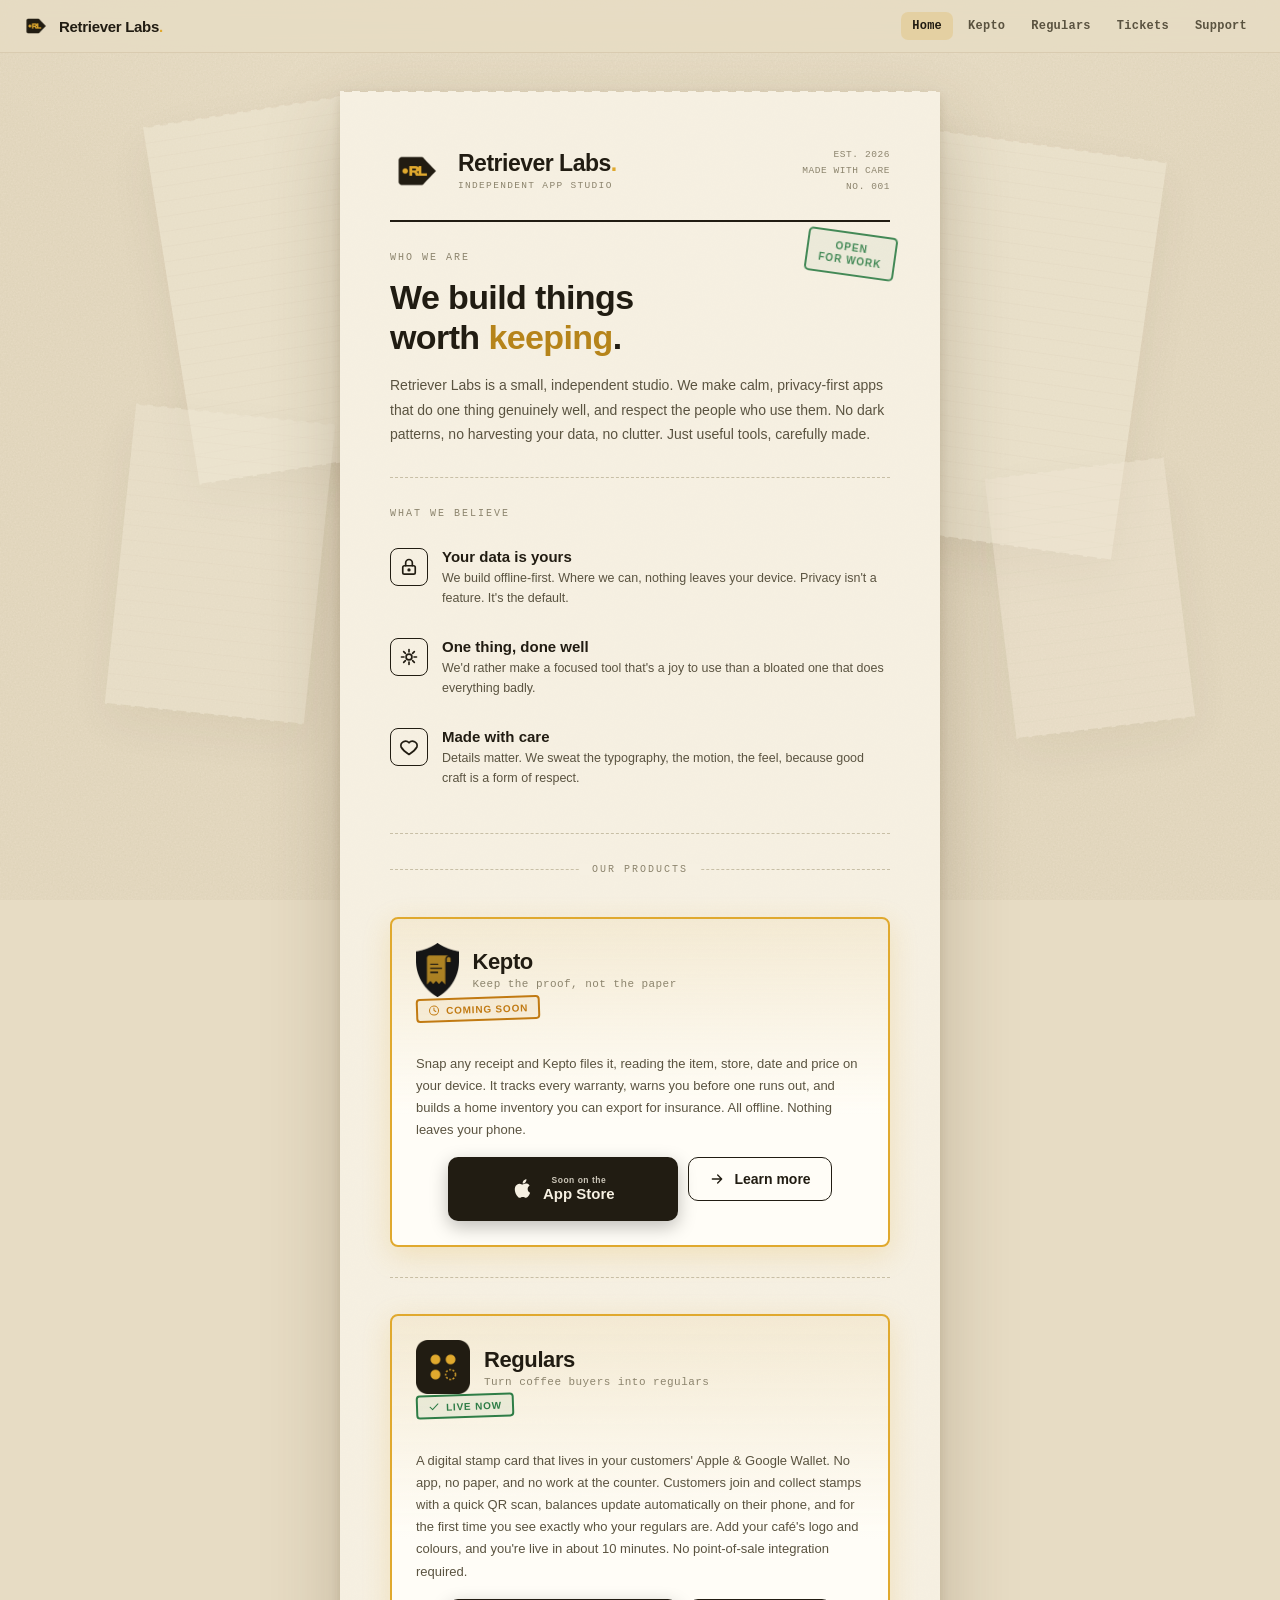
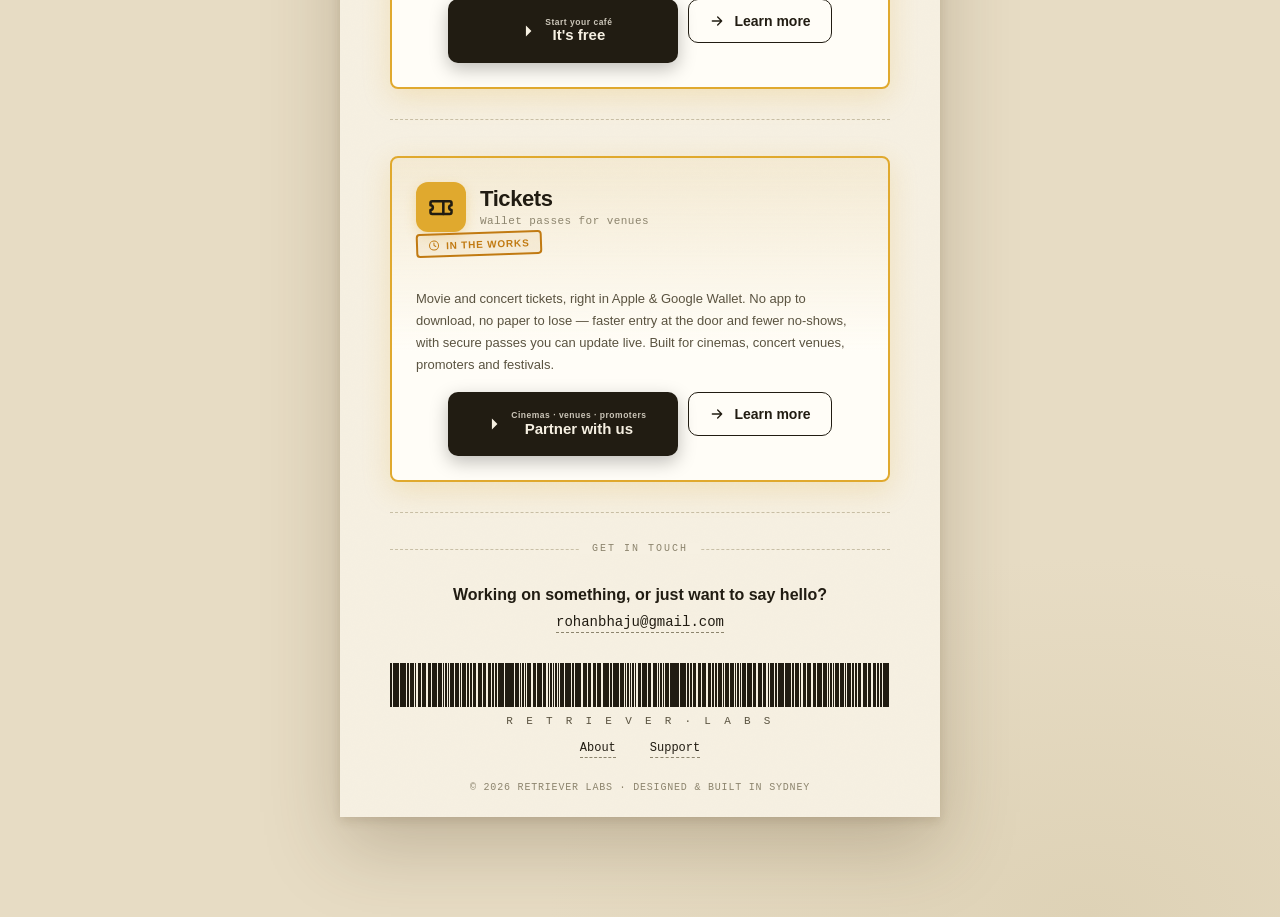
==== index.html @ 66c2ca52 "Redesign logo (wordmark + RL tag mark), add Tickets to nav & home, move About to its own page - New " ====
<!DOCTYPE html>
<html lang="en">
<head>
<meta charset="UTF-8">
<meta name="viewport" content="width=device-width, initial-scale=1.0">
<title>Retriever Labs · We build things worth keeping</title>
<meta name="description" content="Retriever Labs is an independent studio building privacy-first, beautifully made apps. Makers of Kepto.">
<link rel="icon" type="image/png" href="img/logo.png">
<link rel="stylesheet" href="css/base.css">
<link rel="stylesheet" href="css/studio.css">
</head>
<body>

<div class="topbar">
  <a class="tb-home" href="index.html">
    <img class="tb-logo" src="img/logo.png" alt="Retriever Labs">
    <span class="tb-name">Retriever Labs<span style="color:var(--amber)">.</span></span>
  </a>
  <nav class="tb-nav">
    <a href="index.html" class="active">Home</a>
    <a href="kepto.html">Kepto</a>
    <a href="https://theregulars.com.au" target="_blank" rel="noopener">Regulars</a>
    <a href="tickets/">Tickets</a>
    <a href="support.html">Support</a>
  </nav>
</div>

<div class="bg-slip s1"></div>
<div class="bg-slip s2"></div>
<div class="bg-slip s3"></div>
<div class="bg-slip s4"></div>

<div class="sheet">
  <div class="sheet-top"></div>

  <!-- LETTERHEAD -->
  <div class="lh">
    <div class="lh-brand">
      <img class="lh-logo" src="img/logo.png" alt="Retriever Labs">
      <div>
        <div class="lh-name">Retriever Labs<span style="color:var(--amber)">.</span></div>
        <div class="lh-sub">Independent App Studio</div>
      </div>
    </div>
    <div class="lh-meta">EST. 2026<br>MADE WITH CARE<br>NO. 001</div>
  </div>

  <div class="stamp-corner">Open<br>for work</div>

  <!-- MANIFESTO -->
  <div class="block">
    <div class="eyebrow">Who we are</div>
    <div class="headline">We build things<br>worth <span class="hl">keeping</span>.</div>
    <div class="para">Retriever Labs is a small, independent studio. We make calm, privacy-first apps that do one thing genuinely well, and respect the people who use them. No dark patterns, no harvesting your data, no clutter. Just useful tools, carefully made.</div>
  </div>

  <!-- PRINCIPLES -->
  <div class="block">
    <div class="eyebrow">What we believe</div>
    <div class="principle reveal">
      <div class="p-ic"><svg class="ic" viewBox="0 0 24 24"><rect x="4.5" y="10.5" width="15" height="10" rx="2"/><path d="M8 10.5V7a4 4 0 0 1 8 0v3.5"/><circle cx="12" cy="15.5" r="1"/></svg></div>
      <div class="p-body"><div class="p-title">Your data is yours</div><div class="p-desc">We build offline-first. Where we can, nothing leaves your device. Privacy isn't a feature. It's the default.</div></div>
    </div>
    <div class="principle reveal">
      <div class="p-ic"><svg class="ic" viewBox="0 0 24 24"><path d="M12 3v3M12 18v3M3 12h3M18 12h3M5.6 5.6l2.1 2.1M16.3 16.3l2.1 2.1M18.4 5.6l-2.1 2.1M7.7 16.3l-2.1 2.1"/><circle cx="12" cy="12" r="3.5"/></svg></div>
      <div class="p-body"><div class="p-title">One thing, done well</div><div class="p-desc">We'd rather make a focused tool that's a joy to use than a bloated one that does everything badly.</div></div>
    </div>
    <div class="principle reveal">
      <div class="p-ic"><svg class="ic" viewBox="0 0 24 24"><path d="M12 21s-7-4.5-9.5-9A5.5 5.5 0 0 1 12 7a5.5 5.5 0 0 1 9.5 5c-2.5 4.5-9.5 9-9.5 9z"/></svg></div>
      <div class="p-body"><div class="p-title">Made with care</div><div class="p-desc">Details matter. We sweat the typography, the motion, the feel, because good craft is a form of respect.</div></div>
    </div>
  </div>

  <div class="div-label"><span>Our products</span></div>

  <!-- KEPTO PRODUCT -->
  <div class="block">
    <div class="product featured">
      <div class="product-head">
        <img class="product-logo" src="img/kepto-logo.png" alt="Kepto">
        <div>
          <div class="product-name">Kepto</div>
          <div class="product-tag">Keep the proof, not the paper</div>
        </div>
      </div>
      <div class="product-status"><svg class="ic" viewBox="0 0 24 24"><circle cx="12" cy="12" r="9"/><path d="M12 7V12L15.5 14"/></svg>Coming soon</div>
      <div class="product-desc">Snap any receipt and Kepto files it, reading the item, store, date and price on your device. It tracks every warranty, warns you before one runs out, and builds a home inventory you can export for insurance. All offline. Nothing leaves your phone.</div>
      <div class="product-btns">
        <a class="btn btn-dark" href="#" onclick="return false;">
          <svg class="apple" viewBox="0 0 24 24"><path d="M17.05 12.04c-.03-2.6 2.12-3.85 2.22-3.91-1.21-1.77-3.09-2.01-3.76-2.04-1.6-.16-3.12.94-3.93.94-.81 0-2.06-.92-3.39-.89-1.74.03-3.35 1.01-4.25 2.57-1.81 3.14-.46 7.79 1.3 10.34.86 1.25 1.89 2.65 3.23 2.6 1.3-.05 1.79-.84 3.36-.84 1.57 0 2.01.84 3.39.81 1.4-.02 2.28-1.27 3.13-2.53.99-1.45 1.4-2.86 1.42-2.93-.03-.01-2.72-1.04-2.75-4.12zM14.7 4.5c.71-.86 1.19-2.06 1.06-3.25-1.02.04-2.26.68-3 1.54-.66.76-1.24 1.98-1.08 3.15 1.14.09 2.3-.58 3.02-1.44z"/></svg>
          <span><span class="b-small">Soon on the</span><span class="b-big">App Store</span></span>
        </a>
        <a class="btn btn-ghost" href="kepto.html"><svg class="ic" viewBox="0 0 24 24"><path d="M5 12h14M13 6l6 6-6 6"/></svg>Learn more</a>
      </div>
    </div>
  </div>

  <!-- REGULARS PRODUCT -->
  <div class="block">
    <div class="product featured">
      <div class="product-head">
        <img class="product-logo" src="img/regulars-logo.png" alt="Regulars">
        <div>
          <div class="product-name">Regulars</div>
          <div class="product-tag">Turn coffee buyers into regulars</div>
        </div>
      </div>
      <div class="product-status" style="color:var(--stamp-ok);border-color:var(--stamp-ok);background:rgba(46,125,70,0.07);"><svg class="ic" viewBox="0 0 24 24" style="stroke:var(--stamp-ok);"><path d="M20 6L9 17l-5-5"/></svg>Live now</div>
      <div class="product-desc">A digital stamp card that lives in your customers' Apple &amp; Google Wallet. No app, no paper, and no work at the counter. Customers join and collect stamps with a quick QR scan, balances update automatically on their phone, and for the first time you see exactly who your regulars are. Add your café's logo and colours, and you're live in about 10 minutes. No point-of-sale integration required.</div>
      <div class="product-btns">
        <a class="btn btn-dark" href="https://theregulars.com.au" target="_blank" rel="noopener">
          <svg class="ic" viewBox="0 0 24 24"><path d="M5 12h14M13 6l6 6-6 6"/></svg>
          <span><span class="b-small">Start your café</span><span class="b-big">It's free</span></span>
        </a>
        <a class="btn btn-ghost" href="https://theregulars.com.au" target="_blank" rel="noopener"><svg class="ic" viewBox="0 0 24 24"><path d="M5 12h14M13 6l6 6-6 6"/></svg>Learn more</a>
      </div>
    </div>
  </div>

  <!-- TICKETS PRODUCT -->
  <div class="block">
    <div class="product featured">
      <div class="product-head">
        <div class="product-mark"><svg class="ic" viewBox="0 0 24 24"><path d="M3 8.5A1.5 1.5 0 0 1 4.5 7h15A1.5 1.5 0 0 1 21 8.5v2a2 2 0 0 0 0 4v2A1.5 1.5 0 0 1 19.5 18h-15A1.5 1.5 0 0 1 3 16.5v-2a2 2 0 0 0 0-4Z"/><path d="M14 7v11"/></svg></div>
        <div>
          <div class="product-name">Tickets</div>
          <div class="product-tag">Wallet passes for venues</div>
        </div>
      </div>
      <div class="product-status"><svg class="ic" viewBox="0 0 24 24"><circle cx="12" cy="12" r="9"/><path d="M12 7V12L15.5 14"/></svg>In the works</div>
      <div class="product-desc">Movie and concert tickets, right in Apple &amp; Google Wallet. No app to download, no paper to lose — faster entry at the door and fewer no-shows, with secure passes you can update live. Built for cinemas, concert venues, promoters and festivals.</div>
      <div class="product-btns">
        <a class="btn btn-dark" href="tickets/#partner">
          <svg class="ic" viewBox="0 0 24 24"><path d="M5 12h14M13 6l6 6-6 6"/></svg>
          <span><span class="b-small">Cinemas · venues · promoters</span><span class="b-big">Partner with us</span></span>
        </a>
        <a class="btn btn-ghost" href="tickets/"><svg class="ic" viewBox="0 0 24 24"><path d="M5 12h14M13 6l6 6-6 6"/></svg>Learn more</a>
      </div>
    </div>
  </div>

  <!-- CONTACT -->
  <div class="div-label"><span>Get in touch</span></div>
  <div class="contact">
    <div class="contact-h">Working on something, or just want to say hello?</div>
    <a class="contact-mail" href="mailto:rohanbhaju@gmail.com">rohanbhaju@gmail.com</a>
  </div>

  <!-- BARCODE FOOTER -->
  <div class="barcode"></div>
  <div class="barcode-num">R E T R I E V E R · L A B S</div>
  <div class="foot-links" style="display:flex;justify-content:center;gap:18px;margin-top:14px;position:relative;z-index:1;font-family:var(--mono);font-size:12px;">
    <a href="about/" style="color:var(--ink);text-decoration:none;border-bottom:1.5px dashed var(--ink-3);padding-bottom:2px;">About</a>
    <a href="support.html" style="color:var(--ink);text-decoration:none;border-bottom:1.5px dashed var(--ink-3);padding-bottom:2px;">Support</a>
  </div>
  <div class="foot">© 2026 Retriever Labs · Designed &amp; built in Sydney</div>

  <div class="sheet-bottom"></div>
</div>

<script src="js/reveal.js"></script>
</body>
</html>
---- css/base.css ----
/* =========================================================
   Retriever Labs — base.css
   Shared across all pages: design tokens, reset, fonts,
   desk background, top bar, and paper/receipt mechanics.
   ========================================================= */

@import url('https://api.fontshare.com/v2/css?f[]=clash-display@500,600,700&f[]=general-sans@400,500,600&f[]=space-mono@400,700&display=swap');

/* ---- Reset ---- */
*,*::before,*::after{box-sizing:border-box;margin:0;padding:0;}

/* ---- Design tokens ---- */
:root{
  /* paper + ink */
  --paper:#F6F0E2;
  --paper-edge:#E2DAC4;
  --ink:#211C12;
  --ink-2:#5A5340;
  --ink-3:#8C846D;
  --dash:#C8BFA6;

  /* brand accent */
  --amber:#E0A92E;
  --amber-deep:#B6841A;

  /* status stamps */
  --stamp-ok:#2E7D46;
  --stamp-warn:#C17A12;
  --stamp-danger:#BC3B36;

  /* desk */
  --light-desk:#E7DCC4;

  /* type */
  --font-display:'Clash Display',sans-serif;
  --font-body:'General Sans',-apple-system,sans-serif;
  --mono:'Space Mono','Courier New',monospace;

  /* spacing scale */
  --s1:4px; --s2:8px; --s3:12px; --s4:16px; --s5:24px; --s6:32px; --s7:48px;
}

/* ---- Base page ---- */
html{scroll-behavior:smooth;}
body{
  background:
    radial-gradient(1200px 800px at 50% -10%, #F0E7D2, transparent 70%),
    radial-gradient(900px 600px at 85% 100%, #DED2B6, transparent 60%),
    var(--light-desk);
  font-family:var(--font-body);
  color:var(--ink);
  -webkit-font-smoothing:antialiased;
  min-height:100vh;
  padding:92px 20px 100px;
  position:relative;
  overflow-x:hidden;
}
/* faint warm grain over the whole desk */
body::before{
  content:'';position:fixed;inset:0;pointer-events:none;z-index:0;opacity:0.4;mix-blend-mode:multiply;
  background-image:url("data:image/svg+xml,%3Csvg xmlns='http://www.w3.org/2000/svg' width='160' height='160'%3E%3Cfilter id='d'%3E%3CfeTurbulence type='fractalNoise' baseFrequency='0.6' numOctaves='2'/%3E%3CfeColorMatrix type='matrix' values='0 0 0 0 0.6 0 0 0 0 0.54 0 0 0 0 0.42 0 0 0 0.5 0'/%3E%3C/filter%3E%3Crect width='100%25' height='100%25' filter='url(%23d)'/%3E%3C/svg%3E");
}

/* ---- Inline icon helper ---- */
.ic{stroke:currentColor;fill:none;stroke-width:2;stroke-linecap:round;stroke-linejoin:round;}

/* ---- Scattered background receipts (desktop only) ---- */
.bg-slip{
  position:fixed;z-index:0;pointer-events:none;background:#EFE7D4;
  box-shadow:0 18px 44px rgba(80,60,30,0.13);display:none;
  background-image:repeating-linear-gradient(0deg, transparent 0 14px, rgba(120,100,70,0.05) 14px 15px);
}
.bg-slip::before,.bg-slip::after{content:'';position:absolute;left:0;right:0;height:7px;background-size:14px 7px;background-repeat:repeat-x;}
.bg-slip::before{top:-1px;background-image:radial-gradient(circle at 7px -3px,transparent 5px,#EFE7D4 5px);}
.bg-slip::after{bottom:-1px;background-image:radial-gradient(circle at 7px 8px,transparent 5px,#EFE7D4 5px);}
.bg-slip.s1{width:230px;height:360px;top:12%;left:calc(50% - 470px);transform:rotate(-9deg);opacity:0.55;}
.bg-slip.s2{width:200px;height:300px;top:46%;left:calc(50% - 520px);transform:rotate(6deg);opacity:0.42;}
.bg-slip.s3{width:250px;height:400px;top:16%;right:calc(50% - 500px);transform:rotate(8deg);opacity:0.55;}
.bg-slip.s4{width:180px;height:260px;top:52%;right:calc(50% - 540px);transform:rotate(-7deg);opacity:0.4;}
@media(min-width:1080px){.bg-slip{display:block;}}
@media(prefers-reduced-motion:no-preference){.bg-slip{animation:slipfloat 700ms ease-out both;}}
@keyframes slipfloat{from{opacity:0;}}

/* ---- Shared top bar / nav ---- */
.topbar{
  position:fixed;top:0;left:0;right:0;z-index:20;
  display:flex;align-items:center;justify-content:space-between;
  padding:12px 22px;
  background:rgba(231,220,196,0.85);
  backdrop-filter:blur(10px);-webkit-backdrop-filter:blur(10px);
  border-bottom:1px solid rgba(120,90,40,0.12);
}
.tb-home{display:flex;align-items:center;gap:9px;text-decoration:none;cursor:pointer;}
.tb-logo{height:28px;width:auto;display:block;}
.tb-name{font-family:var(--font-display);font-size:15px;font-weight:700;letter-spacing:-0.3px;color:var(--ink);}
/* right-side nav links */
.tb-home{flex-shrink:0;}            /* keep logo from being squeezed by the nav */
.tb-nav{display:flex;align-items:center;gap:4px;flex-wrap:nowrap;}
.tb-nav a{
  font-family:var(--mono);font-size:12px;font-weight:700;
  color:var(--ink-2);text-decoration:none;letter-spacing:0.02em;white-space:nowrap;
  padding:7px 11px;border-radius:7px;transition:background 150ms,color 150ms;
}
.tb-nav a:hover{color:var(--ink);background:rgba(120,90,40,0.10);}
.tb-nav a.active{color:var(--ink);background:rgba(224,169,46,0.22);}
.tb-nav .lbl-short{display:none;}   /* full label on desktop */
@media(max-width:600px){
  .topbar{padding:10px 14px;}
  .tb-name{display:none;}            /* logo only on small screens, saves room for nav */
  .tb-nav{gap:2px;}
  .tb-nav a{padding:7px 7px;font-size:11px;letter-spacing:0;}
  .tb-nav .lbl-full{display:none;}   /* swap to short label so the bar fits */
  .tb-nav .lbl-short{display:inline;}
}
@media(max-width:430px){
  .tb-nav a{padding:6px 5px;font-size:10px;}
}

/* ---- Shared scroll-reveal ---- */
.reveal{opacity:0;transform:translateY(18px);transition:opacity 600ms cubic-bezier(0.16,1,0.3,1),transform 600ms cubic-bezier(0.16,1,0.3,1);}
.reveal.in{opacity:1;transform:none;}
@media(prefers-reduced-motion:reduce){
  .reveal{opacity:1;transform:none;transition:none;}
}

/* ---- Shared footer links row ---- */
.foot-links{text-align:center;font-size:11px;position:relative;z-index:1;padding-bottom:6px;}
.foot-links a{color:var(--ink-2);text-decoration:none;border-bottom:1px dashed var(--ink-3);padding-bottom:1px;margin:0 8px;font-family:var(--mono);}
.foot-links a:hover{color:var(--ink);}
---- css/studio.css ----
/* =========================================================
   Retriever Labs — studio.css
   Styles specific to the studio homepage (index.html).
   Shared tokens, top bar, background and .reveal live in base.css.
   ========================================================= */

/* ---- The letterhead sheet ---- */
.sheet{
  max-width:420px;margin:0 auto;background:var(--paper);
  position:relative;z-index:1;color:var(--ink);
  padding:40px 34px 0;
  box-shadow:0 4px 10px rgba(80,60,30,0.15),0 30px 70px rgba(80,60,30,0.25);
  font-family:var(--mono);
  transform-origin:top center;
  animation:printIn 1100ms cubic-bezier(0.16,1,0.3,1) both;
}
@keyframes printIn{0%{opacity:0;transform:translateY(-40px) scaleY(0.5);filter:blur(2px);}55%{opacity:1;filter:blur(0);}100%{opacity:1;transform:none;}}
.sheet::after{content:'';position:absolute;inset:0;pointer-events:none;opacity:0.35;mix-blend-mode:multiply;background-image:url("data:image/svg+xml,%3Csvg xmlns='http://www.w3.org/2000/svg' width='120' height='120'%3E%3Cfilter id='n'%3E%3CfeTurbulence type='fractalNoise' baseFrequency='0.9' numOctaves='3' stitchTiles='stitch'/%3E%3CfeColorMatrix type='matrix' values='0 0 0 0 0.55 0 0 0 0 0.5 0 0 0 0 0.4 0 0 0 0.06 0'/%3E%3C/filter%3E%3Crect width='100%25' height='100%25' filter='url(%23n)'/%3E%3C/svg%3E");}
.sheet-top{position:absolute;top:-1px;left:0;right:0;height:9px;background:radial-gradient(circle at 8px -4px,transparent 6px,var(--paper) 6px) repeat-x;background-size:16px 9px;z-index:2;}
.sheet-bottom{position:relative;height:18px;margin:0 -34px;background:var(--paper);-webkit-mask:radial-gradient(circle at 9px 18px,transparent 8px,#000 8px) repeat-x;mask:radial-gradient(circle at 9px 18px,transparent 8px,#000 8px) repeat-x;-webkit-mask-size:18px 18px;mask-size:18px 18px;}

/* ---- Letterhead masthead ---- */
.lh{display:flex;align-items:center;justify-content:space-between;position:relative;z-index:1;padding-bottom:22px;border-bottom:2px solid var(--ink);}
.lh-brand{display:flex;align-items:center;gap:14px;}
.lh-logo{height:54px;width:auto;display:block;flex-shrink:0;}
.lh-name{font-family:var(--font-display);font-size:23px;font-weight:700;letter-spacing:-0.5px;line-height:1;color:var(--ink);}
.lh-sub{font-size:9.5px;color:var(--ink-3);letter-spacing:0.14em;text-transform:uppercase;margin-top:5px;}
.lh-meta{text-align:right;font-size:9.5px;color:var(--ink-3);letter-spacing:0.06em;line-height:1.7;}

/* ---- Corner stamp ---- */
.stamp-corner{position:absolute;top:128px;right:30px;z-index:3;border:2.5px solid var(--stamp-ok);color:var(--stamp-ok);font-family:var(--font-display);font-size:10px;font-weight:700;letter-spacing:0.1em;text-transform:uppercase;padding:7px 11px;border-radius:5px;transform:rotate(8deg);background:rgba(46,125,70,0.05);line-height:1.3;text-align:center;opacity:0;animation:stampIn 600ms cubic-bezier(0.34,1.56,0.64,1) 900ms both;}
@keyframes stampIn{from{opacity:0;transform:rotate(8deg) scale(1.5);}to{opacity:0.9;transform:rotate(8deg) scale(1);}}

/* ---- Manifesto ---- */
.block{position:relative;z-index:1;padding:30px 0;border-bottom:1.5px dashed var(--dash);}
.block:last-of-type{border-bottom:none;}
.eyebrow{font-size:10px;letter-spacing:0.2em;text-transform:uppercase;color:var(--ink-3);margin-bottom:14px;}
.headline{font-family:var(--font-display);font-size:27px;font-weight:600;line-height:1.18;letter-spacing:-0.6px;color:var(--ink);}
.headline .hl{color:var(--amber-deep);}
.para{font-family:var(--font-body);font-size:14px;line-height:1.75;color:var(--ink-2);margin-top:16px;}

/* ---- Principles ---- */
.principle{display:flex;gap:14px;align-items:flex-start;padding:15px 0;}
.principle:first-of-type{padding-top:4px;}
.p-ic{width:38px;height:38px;border:1.5px solid var(--ink);border-radius:8px;display:flex;align-items:center;justify-content:center;flex-shrink:0;}
.p-ic .ic{width:20px;height:20px;stroke:var(--ink);}
.p-body{flex:1;}
.p-title{font-family:var(--font-display);font-size:15px;font-weight:700;color:var(--ink);}
.p-desc{font-family:var(--font-body);font-size:12.5px;line-height:1.6;color:var(--ink-2);margin-top:3px;}
.principle.reveal:nth-of-type(1){transition-delay:0ms;}
.principle.reveal:nth-of-type(2){transition-delay:90ms;}
.principle.reveal:nth-of-type(3){transition-delay:180ms;}

/* ---- Product card (Kepto) ---- */
.product{position:relative;z-index:1;background:#FFFDF7;border:1.5px solid var(--paper-edge);border-radius:8px;padding:24px;margin-top:6px;}
.product.featured{border:2px solid var(--amber);background:linear-gradient(180deg,rgba(224,169,46,0.08),#FFFDF7 60%);box-shadow:0 8px 28px rgba(224,169,46,0.22);}
.product-head{display:flex;align-items:center;gap:14px;}
.product-mark{width:50px;height:50px;border-radius:12px;background:var(--amber);display:flex;align-items:center;justify-content:center;flex-shrink:0;box-shadow:0 4px 12px rgba(224,169,46,0.3);}
.product-mark .ic{width:28px;height:28px;stroke:var(--ink);stroke-width:2.2;}
.product-mark img{width:28px;height:auto;display:block;}
.product-logo{height:54px;width:auto;display:block;flex-shrink:0;}
.product-name{font-family:var(--font-display);font-size:22px;font-weight:700;letter-spacing:-0.4px;color:var(--ink);}
.product-tag{font-size:11px;color:var(--ink-3);margin-top:3px;letter-spacing:0.04em;}
.product-desc{font-family:var(--font-body);font-size:13px;line-height:1.7;color:var(--ink-2);margin:16px 0;}
.product-status{display:inline-flex;align-items:center;gap:6px;font-family:var(--font-display);font-size:10px;font-weight:700;letter-spacing:0.08em;text-transform:uppercase;color:var(--stamp-warn);border:2px solid var(--stamp-warn);background:rgba(193,122,18,0.07);padding:4px 10px;border-radius:4px;transform:rotate(-2deg);margin-bottom:16px;}
.product-status .ic{width:12px;height:12px;stroke:var(--stamp-warn);}

/* ---- Buttons ---- */
.product-btns{display:flex;gap:10px;flex-wrap:wrap;align-items:flex-start;justify-content:center;width:100%;}
.btn{display:inline-flex;align-items:center;gap:9px;border:none;border-radius:10px;padding:13px 20px;cursor:pointer;text-decoration:none;font-family:var(--font-body);font-weight:600;font-size:14px;transition:transform 150ms,box-shadow 150ms;}
.btn:active{transform:scale(0.97);}
.btn-dark{background:var(--ink);color:var(--paper);box-shadow:0 6px 18px rgba(0,0,0,0.25);border:0;min-width:230px;min-height:64px;justify-content:center;padding:12px 20px;}
.btn-dark:hover{transform:translateY(-2px);box-shadow:0 10px 26px rgba(0,0,0,0.35);background:var(--ink);}
.btn-dark .apple,.btn-dark .ic{width:22px;height:auto;fill:var(--paper);stroke:none;}
.btn-dark .b-small{display:block;text-align:center;line-height:1;}
.btn-dark .b-big{display:block;text-align:center;line-height:1.05;}
.btn-ghost{background:transparent;color:var(--ink);border:1.5px solid var(--ink);}
.btn-ghost:hover{background:var(--ink);color:var(--paper);}
.btn-ghost .ic{width:16px;height:16px;}
.btn-dark .b-small{font-size:8.5px;letter-spacing:0.06em;opacity:0.8;display:block;line-height:1;}
.btn-dark .b-big{font-family:var(--font-display);font-size:15px;font-weight:600;line-height:1.15;}

/* ---- Divider label ---- */
.div-label{position:relative;z-index:1;text-align:center;font-size:10px;letter-spacing:0.2em;color:var(--ink-3);text-transform:uppercase;margin:30px 0 6px;}
.div-label span{background:var(--paper);padding:0 12px;position:relative;}
.div-label::before{content:'';position:absolute;left:0;right:0;top:50%;border-top:1.5px dashed var(--dash);z-index:-1;}

/* ---- About the maker ---- */
.about{position:relative;z-index:1;}
.about-row{display:flex;align-items:center;gap:14px;margin-bottom:16px;}
.about-avatar{
  width:52px;height:52px;border-radius:50%;flex-shrink:0;
  background:var(--ink);color:var(--amber);
  display:flex;align-items:center;justify-content:center;
  font-family:var(--font-display);font-size:13px;font-weight:700;
  letter-spacing:-0.3px;text-transform:uppercase;
  box-shadow:0 4px 12px rgba(0,0,0,0.2);
  overflow:hidden;text-align:center;line-height:1;padding:4px;
}
.about-name{font-family:var(--font-display);font-size:18px;font-weight:700;letter-spacing:-0.3px;color:var(--ink);}
.about-role{font-family:var(--mono);font-size:11px;color:var(--ink-3);margin-top:3px;letter-spacing:0.04em;}

/* ---- Contact + footer ---- */
.contact{position:relative;z-index:1;padding:26px 0 4px;text-align:center;}
.contact-h{font-family:var(--font-display);font-size:16px;font-weight:700;color:var(--ink);}
.contact-mail{display:inline-block;margin-top:10px;font-family:var(--mono);font-size:14px;color:var(--ink);border-bottom:1.5px dashed var(--ink-3);padding-bottom:2px;text-decoration:none;}
.contact-mail:hover{border-bottom-style:solid;}
.barcode{margin:26px 0 6px;height:44px;position:relative;z-index:1;background:repeating-linear-gradient(90deg,var(--ink) 0,var(--ink) 1px,transparent 1px,transparent 3px),repeating-linear-gradient(90deg,var(--ink) 0,var(--ink) 2px,transparent 2px,transparent 6px),repeating-linear-gradient(90deg,var(--ink) 0,var(--ink) 1px,transparent 1px,transparent 4px);background-size:5px 100%,11px 100%,7px 100%;}
.barcode-num{text-align:center;font-size:11px;letter-spacing:0.3em;color:var(--ink-2);margin-top:8px;position:relative;z-index:1;}
.foot{text-align:center;font-size:10px;color:var(--ink-3);margin:18px 0 6px;letter-spacing:0.08em;position:relative;z-index:1;text-transform:uppercase;}

/* ---- Reduced motion ---- */
@media(prefers-reduced-motion:reduce){.sheet,.stamp-corner{animation:none;}}

/* ---- Desktop: widen the sheet ---- */
@media(min-width:760px){
  .sheet{max-width:600px;padding:52px 50px 0;}
  .sheet-bottom{margin:0 -50px;}
  .headline{font-size:34px;}
  .stamp-corner{top:140px;right:44px;}
}
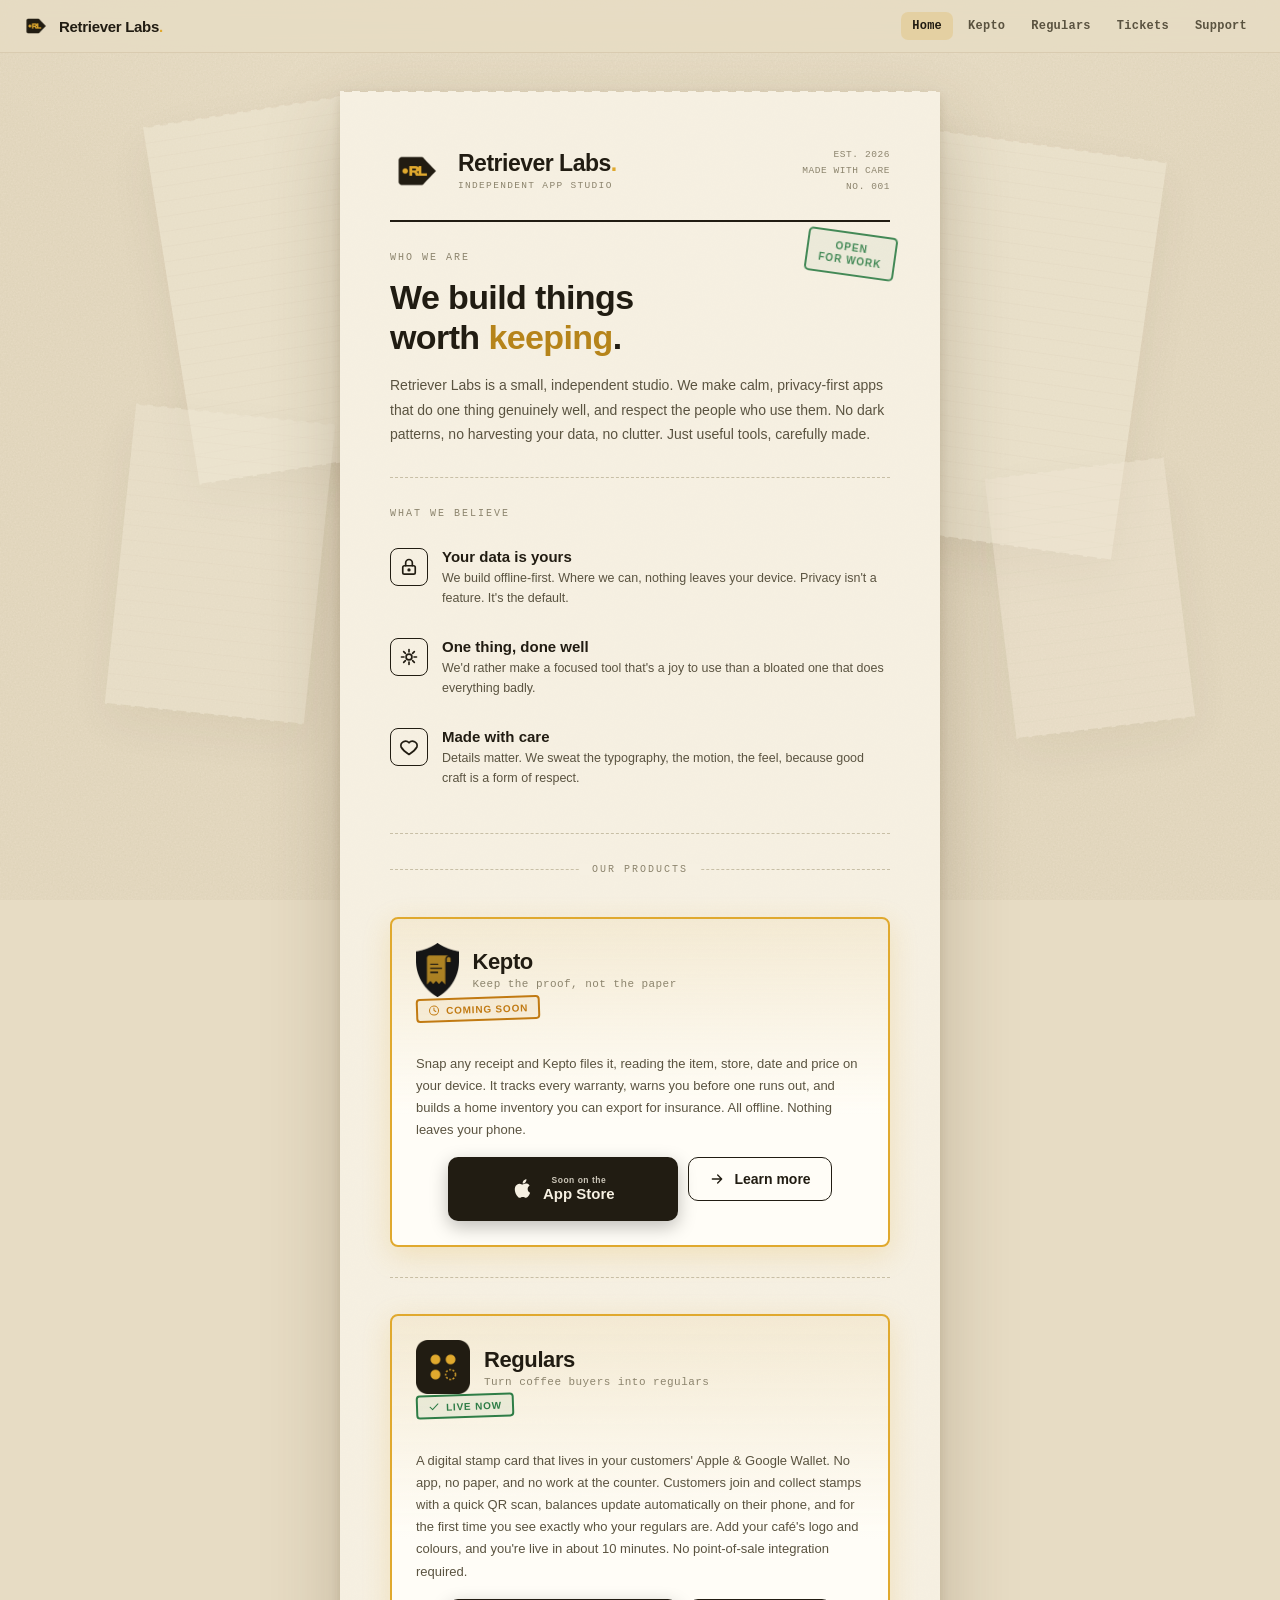
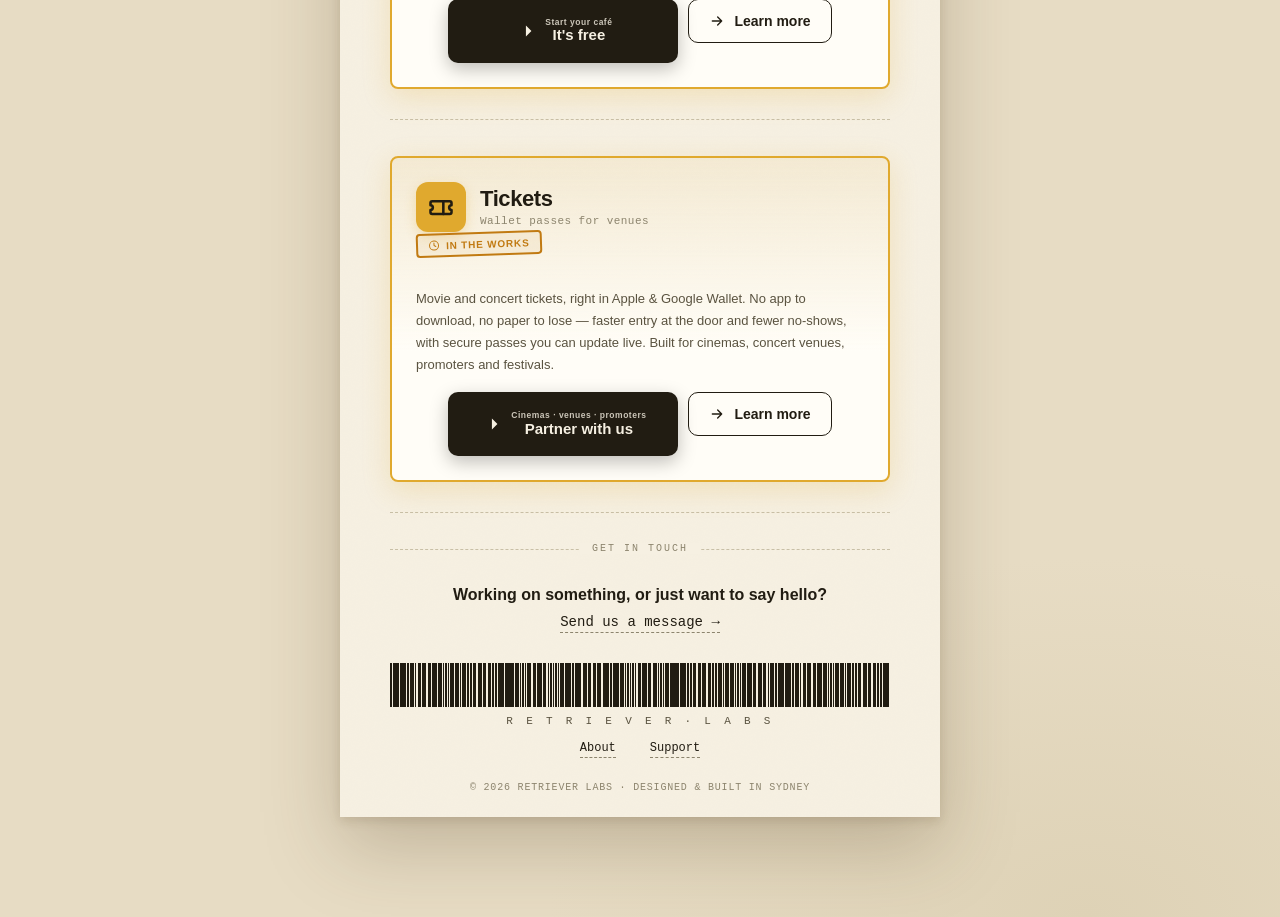
==== commit c134462a: "Replace exposed email with contact forms (FormSubmit masked alias) - Add contact form to Support pag" ====
--- a/index.html
+++ b/index.html
@@ -143,7 +143,7 @@
   <div class="div-label"><span>Get in touch</span></div>
   <div class="contact">
     <div class="contact-h">Working on something, or just want to say hello?</div>
-    <a class="contact-mail" href="mailto:rohanbhaju@gmail.com">rohanbhaju@gmail.com</a>
+    <a class="contact-mail" href="support.html#contact">Send us a message →</a>
   </div>
 
   <!-- BARCODE FOOTER -->
--- a/css/base.css
+++ b/css/base.css
@@ -127,3 +127,16 @@
 .foot-links{text-align:center;font-size:11px;position:relative;z-index:1;padding-bottom:6px;}
 .foot-links a{color:var(--ink-2);text-decoration:none;border-bottom:1px dashed var(--ink-3);padding-bottom:1px;margin:0 8px;font-family:var(--mono);}
 .foot-links a:hover{color:var(--ink);}
+
+/* ---- Shared contact form ---- */
+.form{margin-top:22px;text-align:left;}
+.form-row{margin-bottom:14px;}
+.form-label{display:block;font-family:var(--mono);font-size:10.5px;letter-spacing:0.1em;text-transform:uppercase;color:var(--ink-3);margin-bottom:6px;}
+.form-input,.form-textarea,.form-select{width:100%;font-family:var(--font-body);font-size:14px;color:var(--ink);background:#FFFDF7;border:1.5px solid var(--paper-edge);border-radius:8px;padding:11px 13px;outline:none;transition:border-color 150ms;}
+.form-input:focus,.form-textarea:focus,.form-select:focus{border-color:var(--amber);}
+.form-textarea{resize:vertical;min-height:92px;}
+.form-actions{display:flex;justify-content:center;margin-top:20px;}
+.form-submit{display:inline-flex;align-items:center;gap:9px;border:none;border-radius:10px;padding:14px 26px;cursor:pointer;background:var(--ink);color:var(--paper);font-family:var(--font-display);font-weight:600;font-size:15px;box-shadow:0 6px 18px rgba(0,0,0,0.25);transition:transform 150ms,box-shadow 150ms;}
+.form-submit:hover{transform:translateY(-2px);box-shadow:0 10px 26px rgba(0,0,0,0.35);}
+.form-submit:active{transform:scale(0.98);}
+.form-submit .ic{width:18px;height:18px;stroke:var(--paper);}
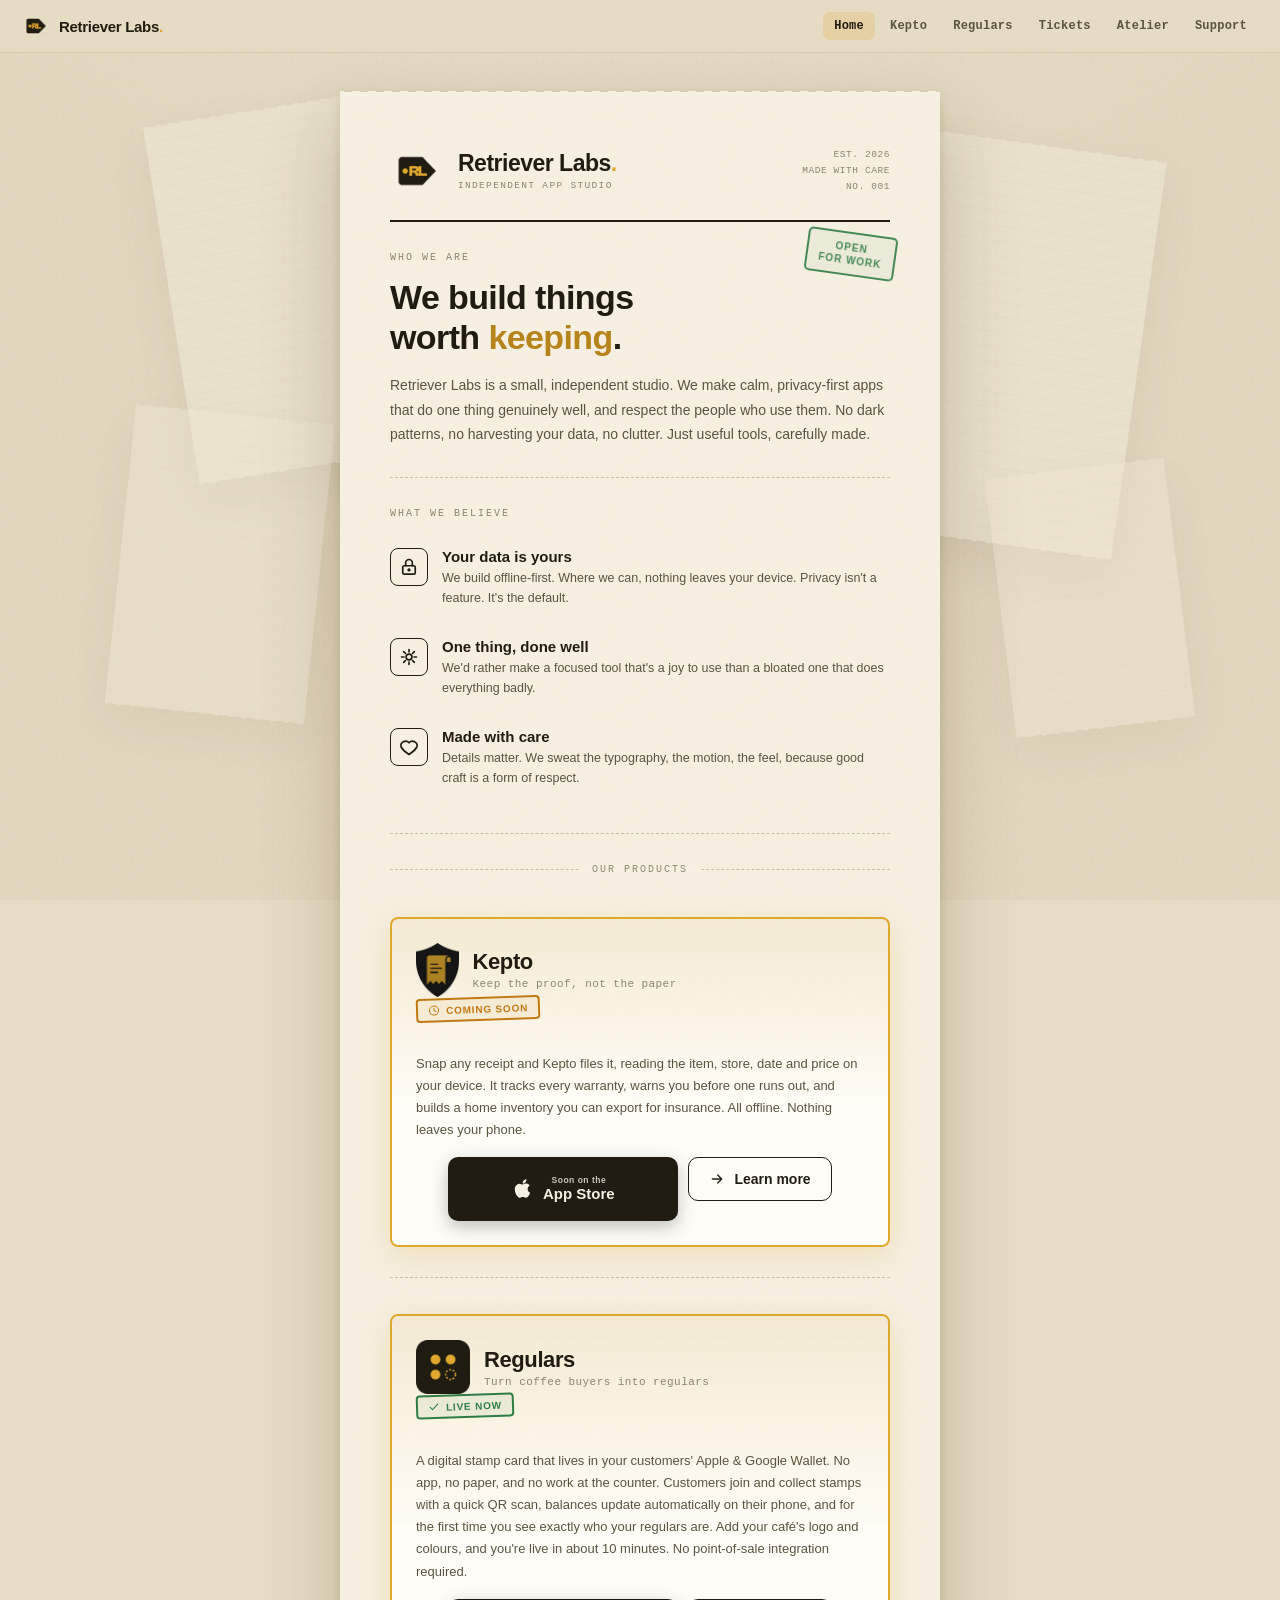
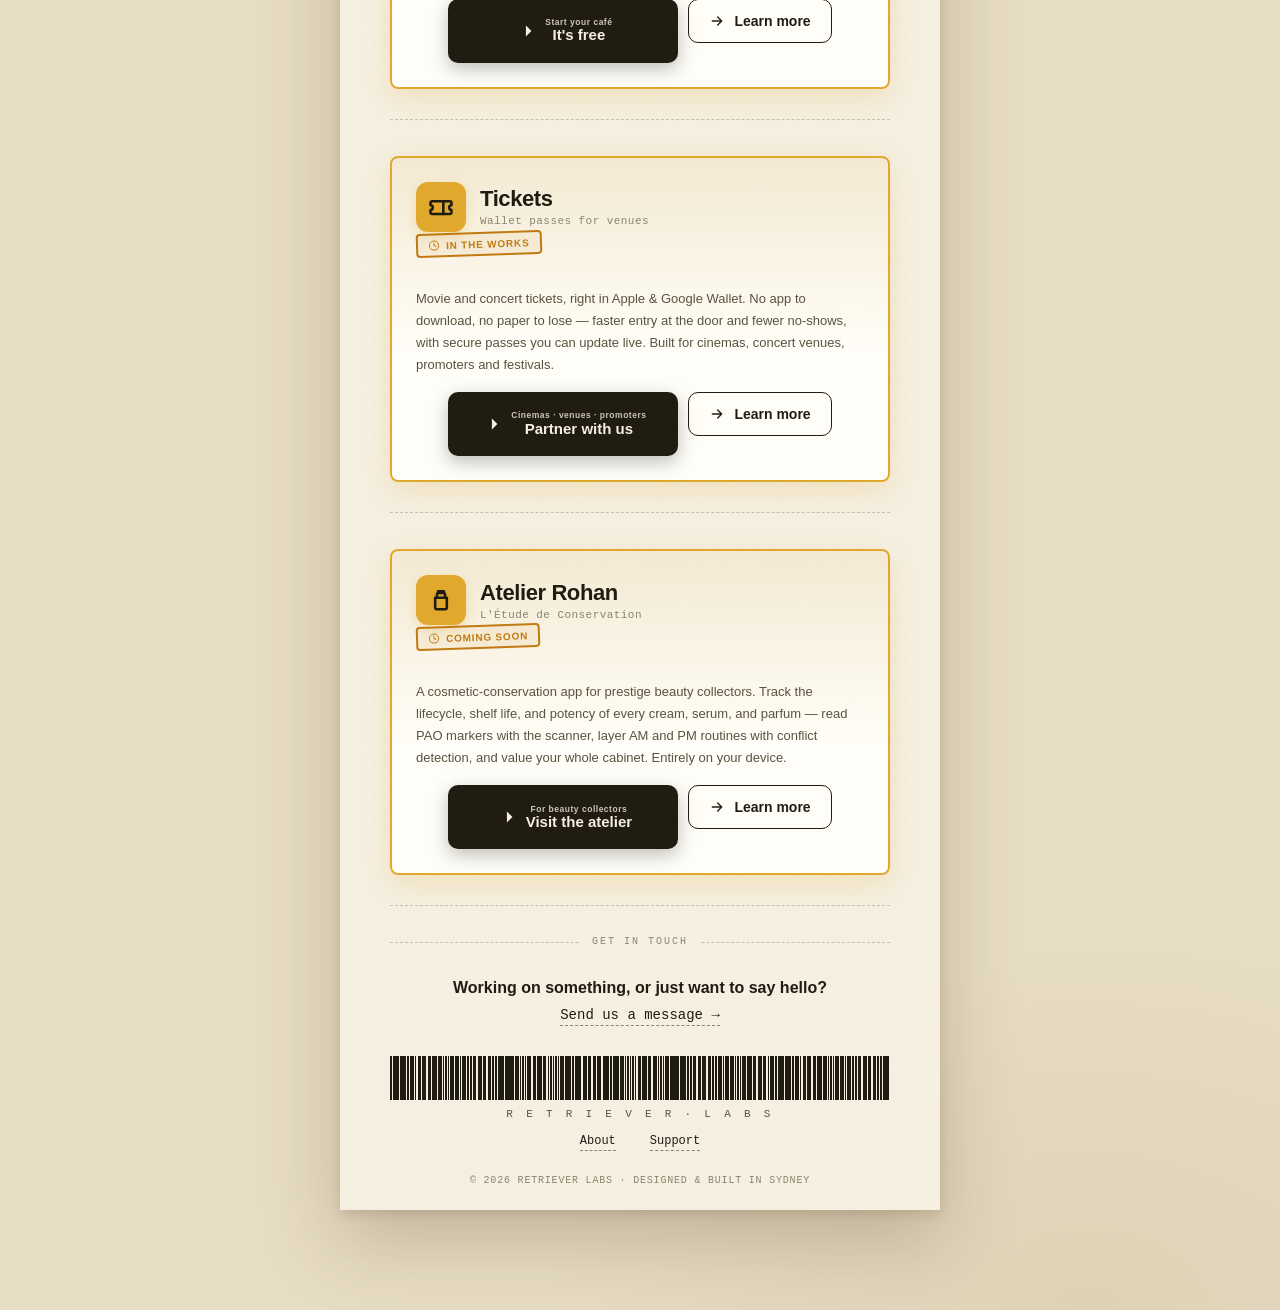
==== commit e95fc4ee: "Surface Atelier Rohan on the studio site: nav link + home product card - Add Atelier to the top nav " ====
--- a/index.html
+++ b/index.html
@@ -21,6 +21,7 @@
     <a href="kepto.html">Kepto</a>
     <a href="https://theregulars.com.au" target="_blank" rel="noopener">Regulars</a>
     <a href="tickets/">Tickets</a>
+    <a href="atelier/">Atelier</a>
     <a href="support.html">Support</a>
   </nav>
 </div>
@@ -139,6 +140,28 @@
     </div>
   </div>
 
+  <!-- ATELIER ROHAN PRODUCT -->
+  <div class="block">
+    <div class="product featured">
+      <div class="product-head">
+        <div class="product-mark"><svg class="ic" viewBox="0 0 24 24"><path d="M7 10h10v8.5A1.5 1.5 0 0 1 15.5 20h-7A1.5 1.5 0 0 1 7 18.5Z"/><path d="M8.5 10V7.5A1.5 1.5 0 0 1 10 6h4a1.5 1.5 0 0 1 1.5 1.5V10"/><path d="M9.5 6V4.5h5V6"/></svg></div>
+        <div>
+          <div class="product-name">Atelier Rohan</div>
+          <div class="product-tag">L'Étude de Conservation</div>
+        </div>
+      </div>
+      <div class="product-status"><svg class="ic" viewBox="0 0 24 24"><circle cx="12" cy="12" r="9"/><path d="M12 7V12L15.5 14"/></svg>Coming soon</div>
+      <div class="product-desc">A cosmetic-conservation app for prestige beauty collectors. Track the lifecycle, shelf life, and potency of every cream, serum, and parfum — read PAO markers with the scanner, layer AM and PM routines with conflict detection, and value your whole cabinet. Entirely on your device.</div>
+      <div class="product-btns">
+        <a class="btn btn-dark" href="atelier/">
+          <svg class="ic" viewBox="0 0 24 24"><path d="M5 12h14M13 6l6 6-6 6"/></svg>
+          <span><span class="b-small">For beauty collectors</span><span class="b-big">Visit the atelier</span></span>
+        </a>
+        <a class="btn btn-ghost" href="atelier/"><svg class="ic" viewBox="0 0 24 24"><path d="M5 12h14M13 6l6 6-6 6"/></svg>Learn more</a>
+      </div>
+    </div>
+  </div>
+
   <!-- CONTACT -->
   <div class="div-label"><span>Get in touch</span></div>
   <div class="contact">
--- a/css/base.css
+++ b/css/base.css
@@ -95,8 +95,10 @@
 .tb-name{font-family:var(--font-display);font-size:15px;font-weight:700;letter-spacing:-0.3px;color:var(--ink);}
 /* right-side nav links */
 .tb-home{flex-shrink:0;}            /* keep logo from being squeezed by the nav */
-.tb-nav{display:flex;align-items:center;gap:4px;flex-wrap:nowrap;}
+.tb-nav{display:flex;align-items:center;gap:4px;flex-wrap:nowrap;min-width:0;overflow-x:auto;scrollbar-width:none;-webkit-overflow-scrolling:touch;}
+.tb-nav::-webkit-scrollbar{display:none;}
 .tb-nav a{
+  flex-shrink:0;
   font-family:var(--mono);font-size:12px;font-weight:700;
   color:var(--ink-2);text-decoration:none;letter-spacing:0.02em;white-space:nowrap;
   padding:7px 11px;border-radius:7px;transition:background 150ms,color 150ms;
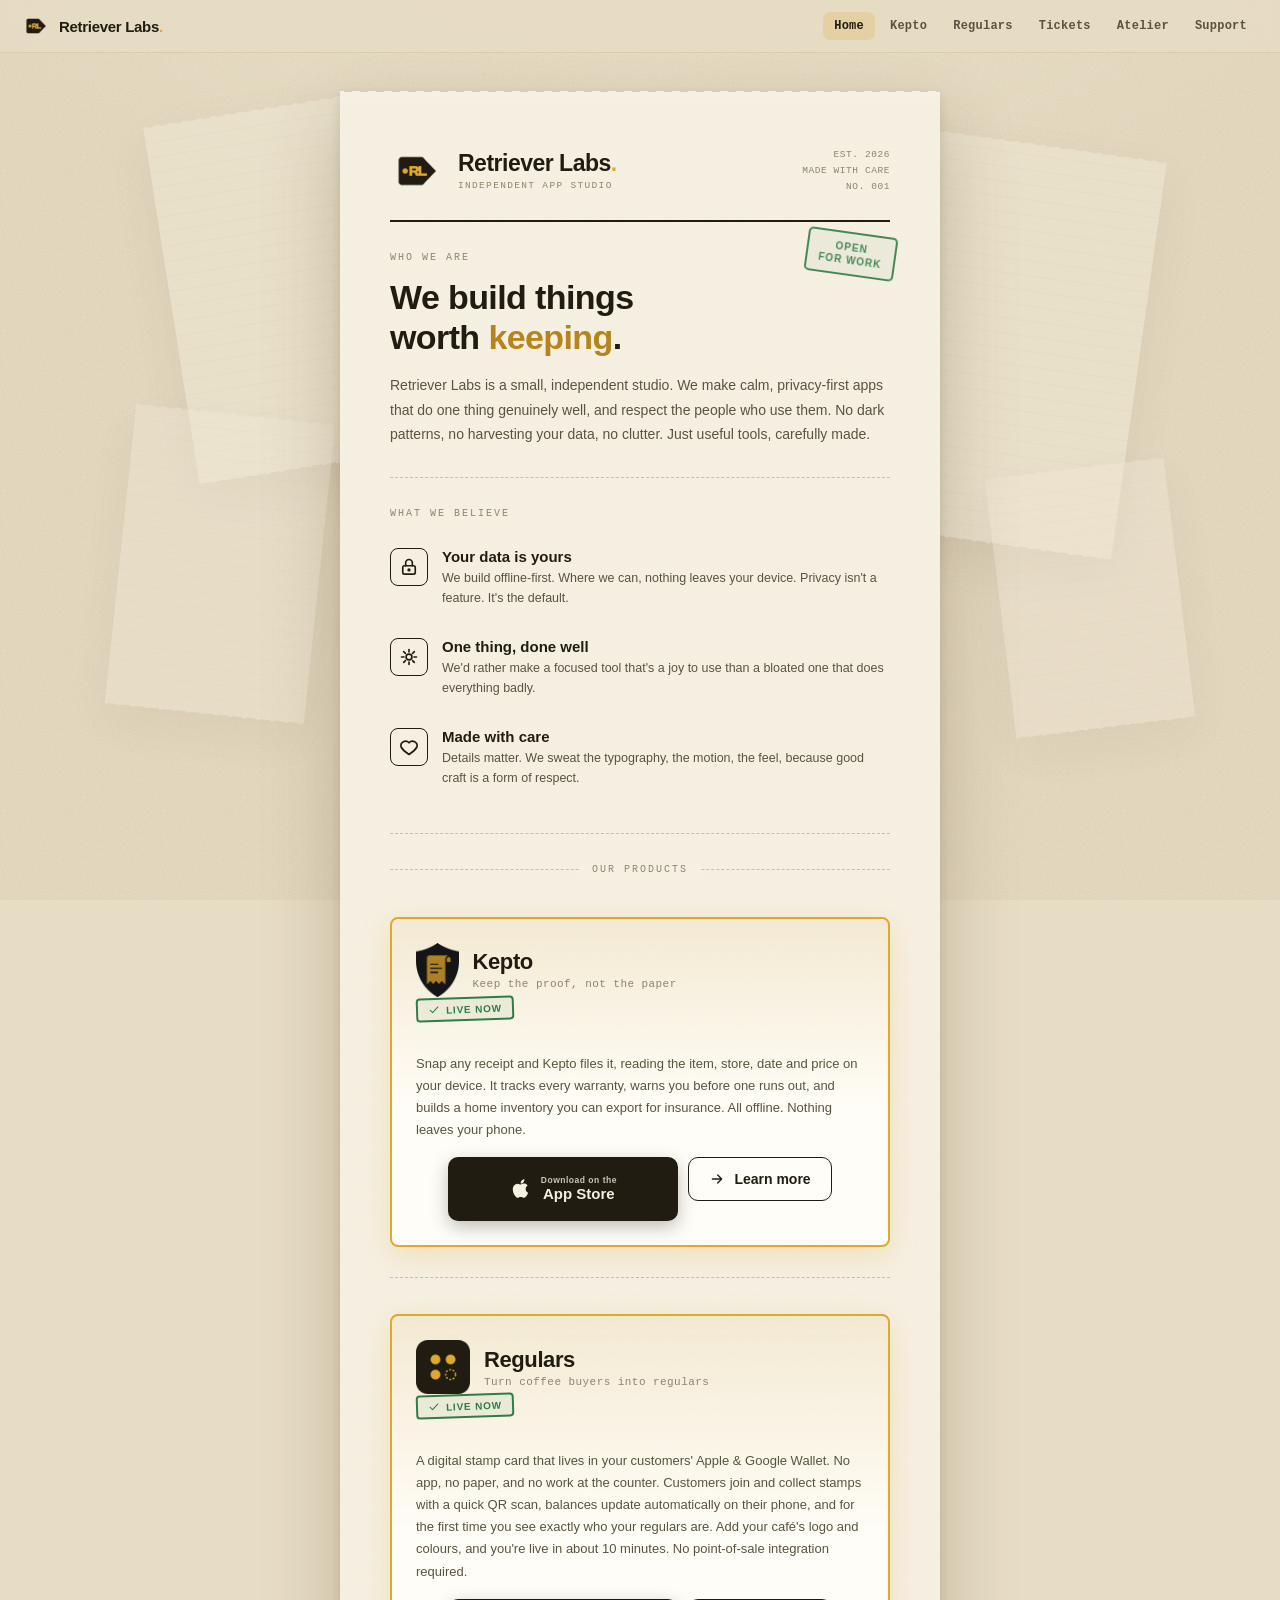
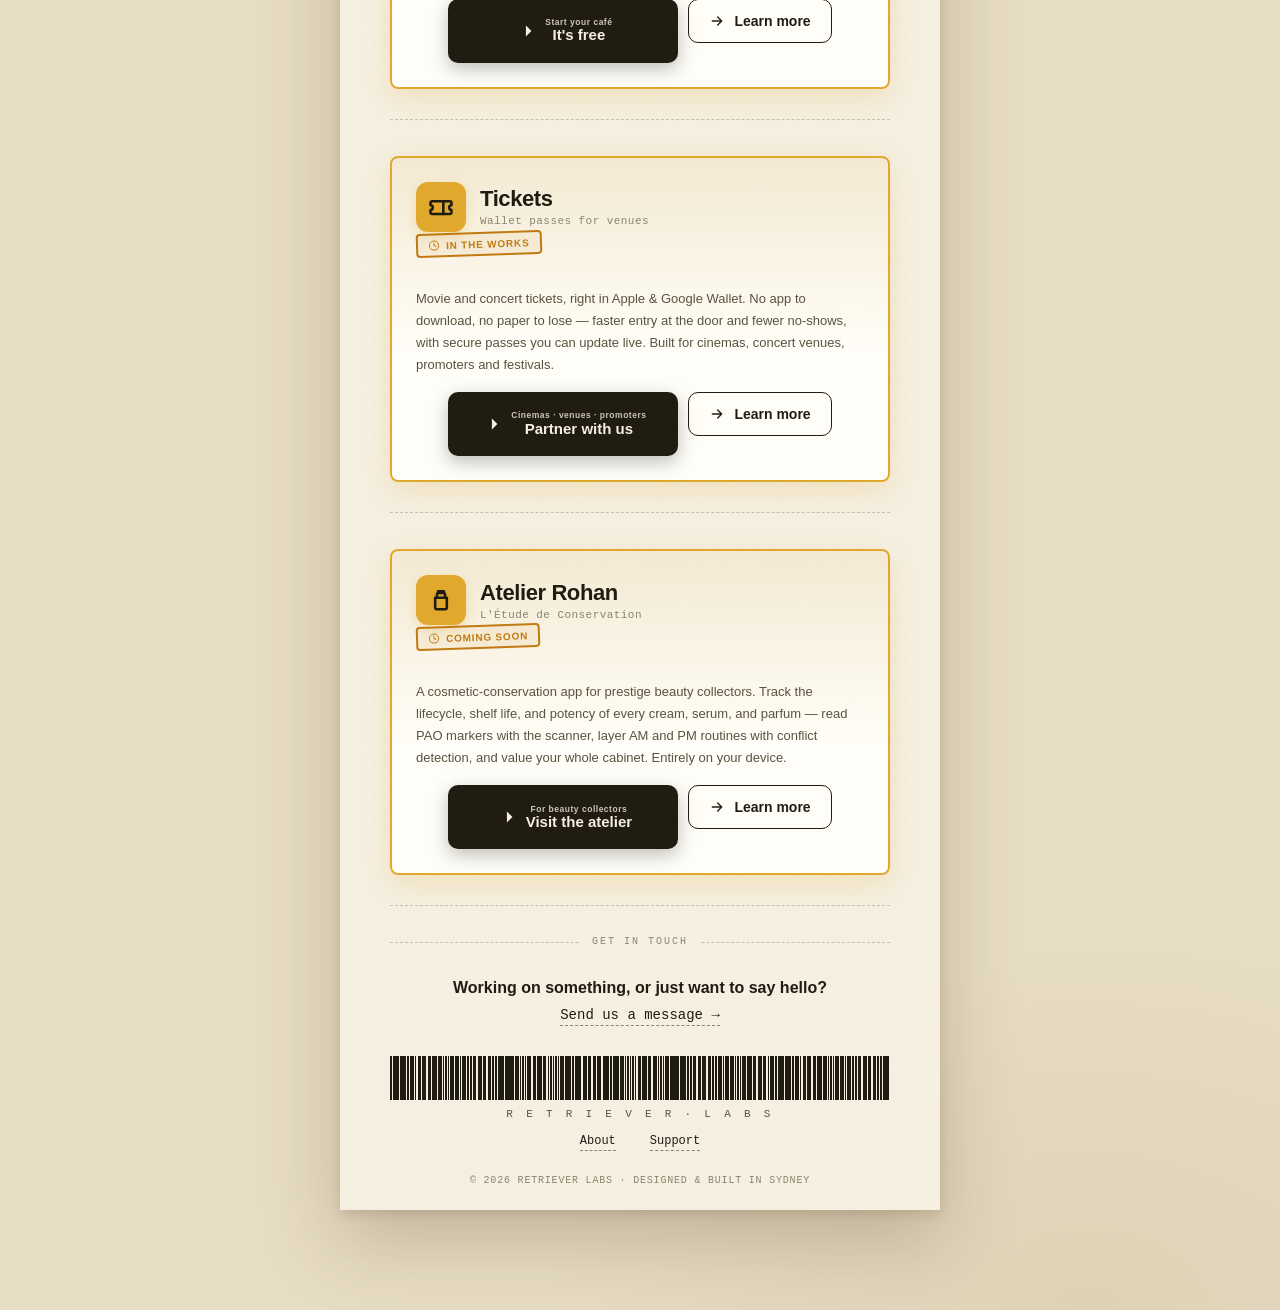
==== commit 28f50a5f: "Kepto is live: wire App Store link, flip status to Live now" ====
--- a/index.html
+++ b/index.html
@@ -84,12 +84,12 @@
           <div class="product-tag">Keep the proof, not the paper</div>
         </div>
       </div>
-      <div class="product-status"><svg class="ic" viewBox="0 0 24 24"><circle cx="12" cy="12" r="9"/><path d="M12 7V12L15.5 14"/></svg>Coming soon</div>
+      <div class="product-status" style="color:var(--stamp-ok);border-color:var(--stamp-ok);background:rgba(46,125,70,0.07);"><svg class="ic" viewBox="0 0 24 24" style="stroke:var(--stamp-ok);"><path d="M20 6L9 17l-5-5"/></svg>Live now</div>
       <div class="product-desc">Snap any receipt and Kepto files it, reading the item, store, date and price on your device. It tracks every warranty, warns you before one runs out, and builds a home inventory you can export for insurance. All offline. Nothing leaves your phone.</div>
       <div class="product-btns">
-        <a class="btn btn-dark" href="#" onclick="return false;">
+        <a class="btn btn-dark" href="https://apps.apple.com/au/app/kepto/id6775776531" target="_blank" rel="noopener">
           <svg class="apple" viewBox="0 0 24 24"><path d="M17.05 12.04c-.03-2.6 2.12-3.85 2.22-3.91-1.21-1.77-3.09-2.01-3.76-2.04-1.6-.16-3.12.94-3.93.94-.81 0-2.06-.92-3.39-.89-1.74.03-3.35 1.01-4.25 2.57-1.81 3.14-.46 7.79 1.3 10.34.86 1.25 1.89 2.65 3.23 2.6 1.3-.05 1.79-.84 3.36-.84 1.57 0 2.01.84 3.39.81 1.4-.02 2.28-1.27 3.13-2.53.99-1.45 1.4-2.86 1.42-2.93-.03-.01-2.72-1.04-2.75-4.12zM14.7 4.5c.71-.86 1.19-2.06 1.06-3.25-1.02.04-2.26.68-3 1.54-.66.76-1.24 1.98-1.08 3.15 1.14.09 2.3-.58 3.02-1.44z"/></svg>
-          <span><span class="b-small">Soon on the</span><span class="b-big">App Store</span></span>
+          <span><span class="b-small">Download on the</span><span class="b-big">App Store</span></span>
         </a>
         <a class="btn btn-ghost" href="kepto.html"><svg class="ic" viewBox="0 0 24 24"><path d="M5 12h14M13 6l6 6-6 6"/></svg>Learn more</a>
       </div>
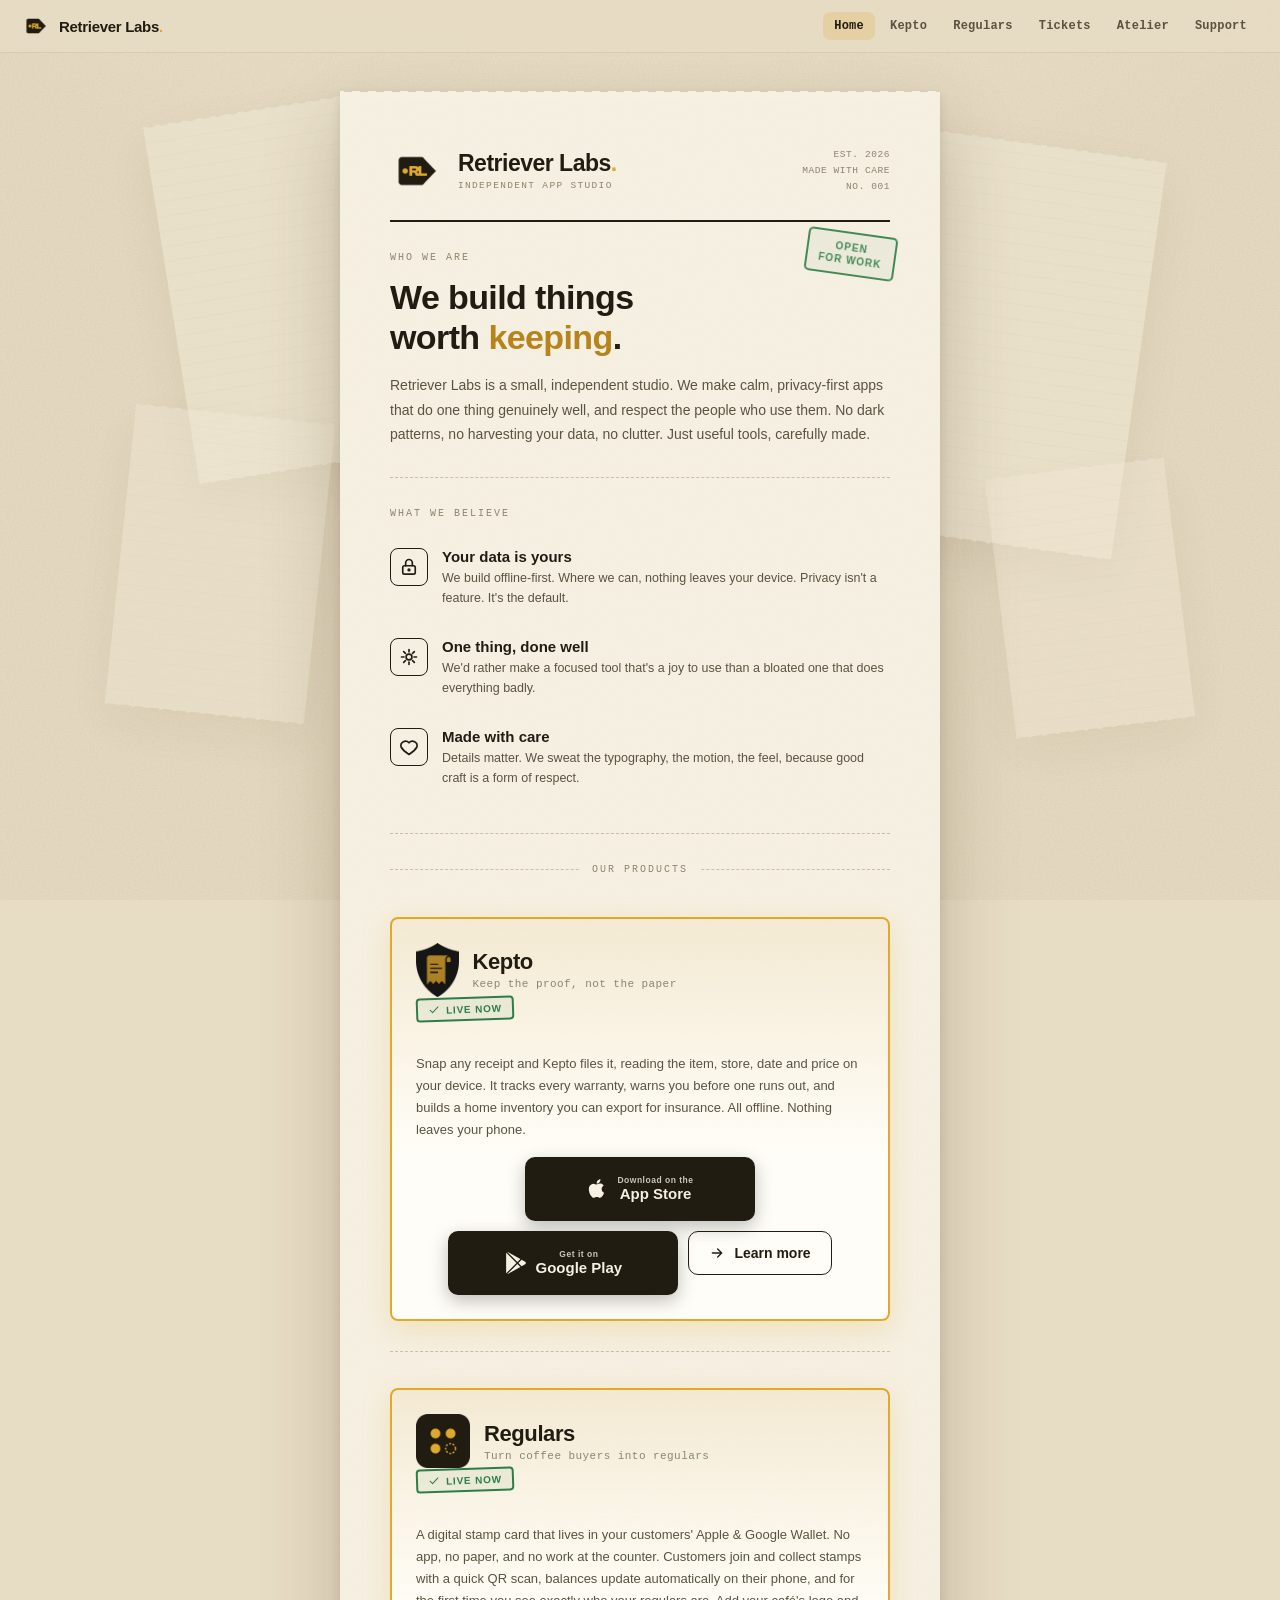
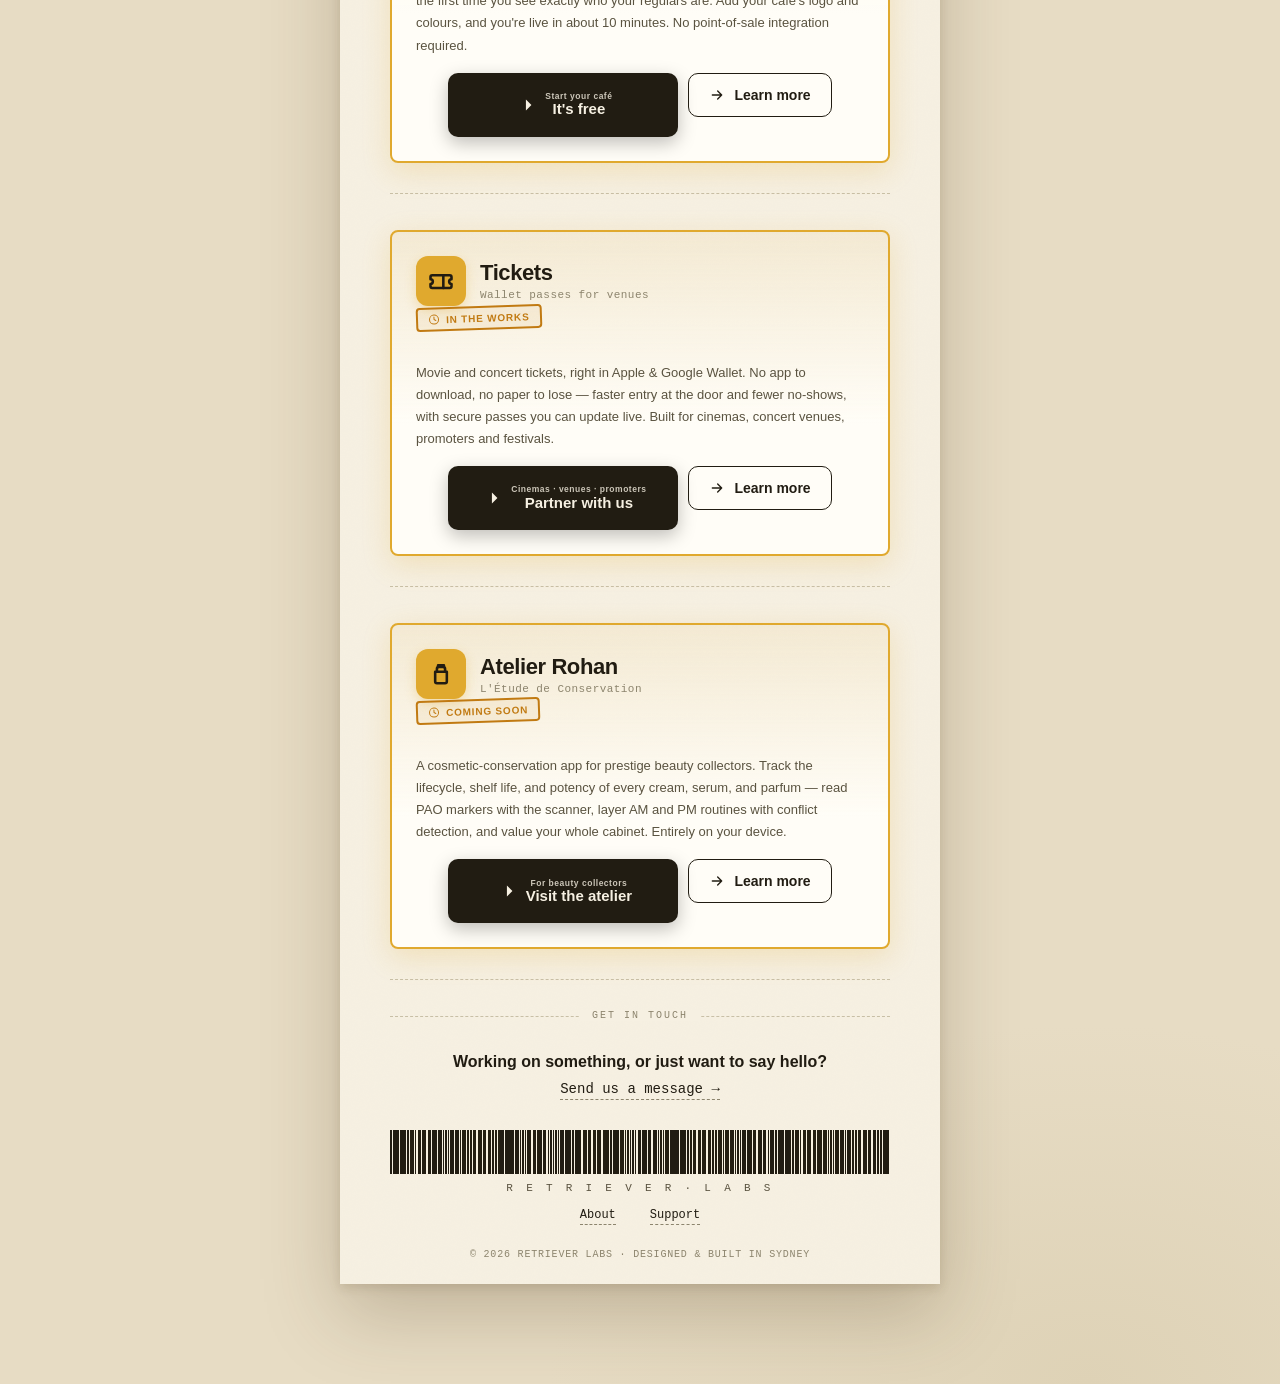
==== commit 07f4f168: "Kepto: add Google Play badge to home card" ====
--- a/index.html
+++ b/index.html
@@ -5,7 +5,7 @@
 <meta name="viewport" content="width=device-width, initial-scale=1.0">
 <title>Retriever Labs · We build things worth keeping</title>
 <meta name="description" content="Retriever Labs is an independent studio building privacy-first, beautifully made apps. Makers of Kepto.">
-<link rel="icon" type="image/png" href="img/logo.png">
+<link rel="icon" type="image/png" href="img/logo.png?v=2">
 <link rel="stylesheet" href="css/base.css">
 <link rel="stylesheet" href="css/studio.css">
 </head>
@@ -18,7 +18,7 @@
   </a>
   <nav class="tb-nav">
     <a href="index.html" class="active">Home</a>
-    <a href="kepto.html">Kepto</a>
+    <a href="https://kepto.com.au" target="_blank" rel="noopener">Kepto</a>
     <a href="https://theregulars.com.au" target="_blank" rel="noopener">Regulars</a>
     <a href="tickets/">Tickets</a>
     <a href="atelier/">Atelier</a>
@@ -91,7 +91,11 @@
           <svg class="apple" viewBox="0 0 24 24"><path d="M17.05 12.04c-.03-2.6 2.12-3.85 2.22-3.91-1.21-1.77-3.09-2.01-3.76-2.04-1.6-.16-3.12.94-3.93.94-.81 0-2.06-.92-3.39-.89-1.74.03-3.35 1.01-4.25 2.57-1.81 3.14-.46 7.79 1.3 10.34.86 1.25 1.89 2.65 3.23 2.6 1.3-.05 1.79-.84 3.36-.84 1.57 0 2.01.84 3.39.81 1.4-.02 2.28-1.27 3.13-2.53.99-1.45 1.4-2.86 1.42-2.93-.03-.01-2.72-1.04-2.75-4.12zM14.7 4.5c.71-.86 1.19-2.06 1.06-3.25-1.02.04-2.26.68-3 1.54-.66.76-1.24 1.98-1.08 3.15 1.14.09 2.3-.58 3.02-1.44z"/></svg>
           <span><span class="b-small">Download on the</span><span class="b-big">App Store</span></span>
         </a>
-        <a class="btn btn-ghost" href="kepto.html"><svg class="ic" viewBox="0 0 24 24"><path d="M5 12h14M13 6l6 6-6 6"/></svg>Learn more</a>
+        <a class="btn btn-dark" href="https://play.google.com/store/apps/details?id=au.com.retrieverlabs.kepto" target="_blank" rel="noopener">
+          <svg class="apple" viewBox="0 0 24 24"><path d="M22.018 13.298l-3.919 2.218-3.515-3.493 3.543-3.521 3.891 2.202a1.49 1.49 0 0 1 0 2.594zM1.337.924a1.486 1.486 0 0 0-.112.568v21.017c0 .217.045.419.124.6l11.155-11.087L1.337.924zm12.207 10.065l3.258-3.238L3.45.195a1.466 1.466 0 0 0-.946-.179l11.04 10.973zm0 2.067l-11 10.933c.298.036.612-.016.906-.183l13.324-7.54-3.23-3.21z"/></svg>
+          <span><span class="b-small">Get it on</span><span class="b-big">Google Play</span></span>
+        </a>
+        <a class="btn btn-ghost" href="https://kepto.com.au" target="_blank" rel="noopener"><svg class="ic" viewBox="0 0 24 24"><path d="M5 12h14M13 6l6 6-6 6"/></svg>Learn more</a>
       </div>
     </div>
   </div>
